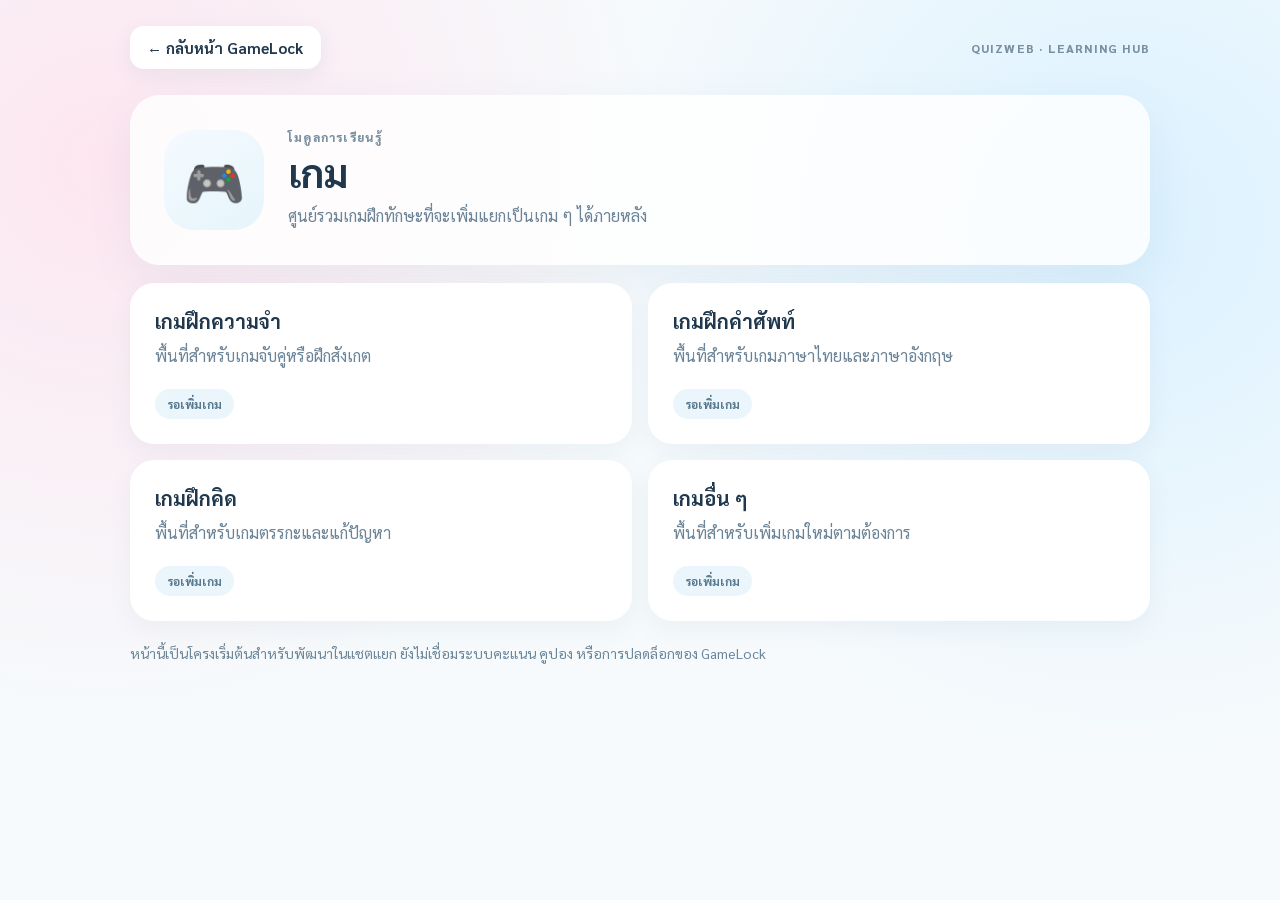
==== docs/games/index.html @ 8f32eebb "Scaffold isolated docs/games/index.html module" ====
<!doctype html>
<html lang="th">
<head>
<meta charset="utf-8">
<meta name="viewport" content="width=device-width,initial-scale=1,viewport-fit=cover">
<meta name="quizweb-module" content="เกม">
<title>เกม · QuizWeb</title>
<style>@import url('https://fonts.googleapis.com/css2?family=Sarabun:wght@400;500;600;700;800&display=swap');
:root{color-scheme:light;--ink:#20384d;--muted:#6a8397;--line:#dfeaf2;--sky:#eaf6fc}
*{box-sizing:border-box}html,body{margin:0;min-height:100%;font-family:Sarabun,"Segoe UI",sans-serif;color:var(--ink)}
body{background:radial-gradient(circle at 8% 18%,#fde6f0,transparent 40%),radial-gradient(circle at 88% 25%,#dbf1ff,transparent 40%),#f6fafc}
.wrap{max-width:1060px;margin:auto;padding:26px 20px 68px}
.top{display:flex;align-items:center;justify-content:space-between;gap:14px}
.back{border:0;background:white;box-shadow:0 6px 20px #6387a01c;border-radius:14px;padding:12px 18px;color:var(--ink);font:700 15px Sarabun;cursor:pointer;text-decoration:none}
.eyebrow{font-size:12px;letter-spacing:.10em;color:#7990a1;font-weight:800;text-transform:uppercase}
.hero{margin-top:26px;background:rgba(255,255,255,.84);padding:34px;border-radius:30px;box-shadow:0 14px 44px #5d829a17;display:flex;gap:24px;align-items:center}
.heroIcon{flex-shrink:0;width:100px;height:100px;display:grid;place-items:center;border-radius:30px;font-size:50px;background:linear-gradient(145deg,#f5faff,#e5f5fb)}
h1{margin:4px 0 8px;font-size:clamp(26px,4vw,39px);line-height:1.16}
p{margin:0;color:var(--muted);line-height:1.8}.grid{display:grid;grid-template-columns:repeat(2,minmax(0,1fr));gap:16px;margin-top:18px}
.panel{padding:24px;border-radius:24px;background:#fff;box-shadow:0 8px 25px #54758a12;border:1px solid #fff}
.panel h2{font-size:20px;margin:0 0 8px}.tag{display:inline-block;margin-top:18px;border-radius:999px;background:var(--sky);padding:7px 12px;font-size:12px;font-weight:700;color:#58788d}
.tabs{display:flex;gap:10px;margin-top:20px}.tabs button{border:0;border-radius:14px;padding:12px 19px;background:white;color:#51768b;font:700 15px Sarabun;cursor:pointer}
.tabs button.active{background:#d7effb;color:#174967}.hidden{display:none!important}.notice{margin-top:20px;color:#6b8698;font-size:14px}
@media(max-width:620px){.wrap{padding:14px 13px 40px}.hero{padding:20px;gap:12px}.heroIcon{width:70px;height:70px;border-radius:20px;font-size:35px}.grid{grid-template-columns:1fr}.panel{padding:20px}}
</style>
</head>
<body>
<main class="wrap">
<header class="top"><a class="back" href="../gamelock-client.html">← กลับหน้า GameLock</a><span class="eyebrow">QuizWeb · Learning Hub</span></header>
<section class="hero"><div class="heroIcon">🎮</div><div><div class="eyebrow">โมดูลการเรียนรู้</div><h1>เกม</h1><p>ศูนย์รวมเกมฝึกทักษะที่จะเพิ่มแยกเป็นเกม ๆ ได้ภายหลัง</p></div></section>
<section class="grid"><article class="panel"><h2>เกมฝึกความจำ</h2><p>พื้นที่สำหรับเกมจับคู่หรือฝึกสังเกต</p><span class="tag">รอเพิ่มเกม</span></article><article class="panel"><h2>เกมฝึกคำศัพท์</h2><p>พื้นที่สำหรับเกมภาษาไทยและภาษาอังกฤษ</p><span class="tag">รอเพิ่มเกม</span></article><article class="panel"><h2>เกมฝึกคิด</h2><p>พื้นที่สำหรับเกมตรรกะและแก้ปัญหา</p><span class="tag">รอเพิ่มเกม</span></article><article class="panel"><h2>เกมอื่น ๆ</h2><p>พื้นที่สำหรับเพิ่มเกมใหม่ตามต้องการ</p><span class="tag">รอเพิ่มเกม</span></article></section>
<p class="notice">หน้านี้เป็นโครงเริ่มต้นสำหรับพัฒนาในแชตแยก ยังไม่เชื่อมระบบคะแนน คูปอง หรือการปลดล็อกของ GameLock</p>
</main>
</body>
</html>
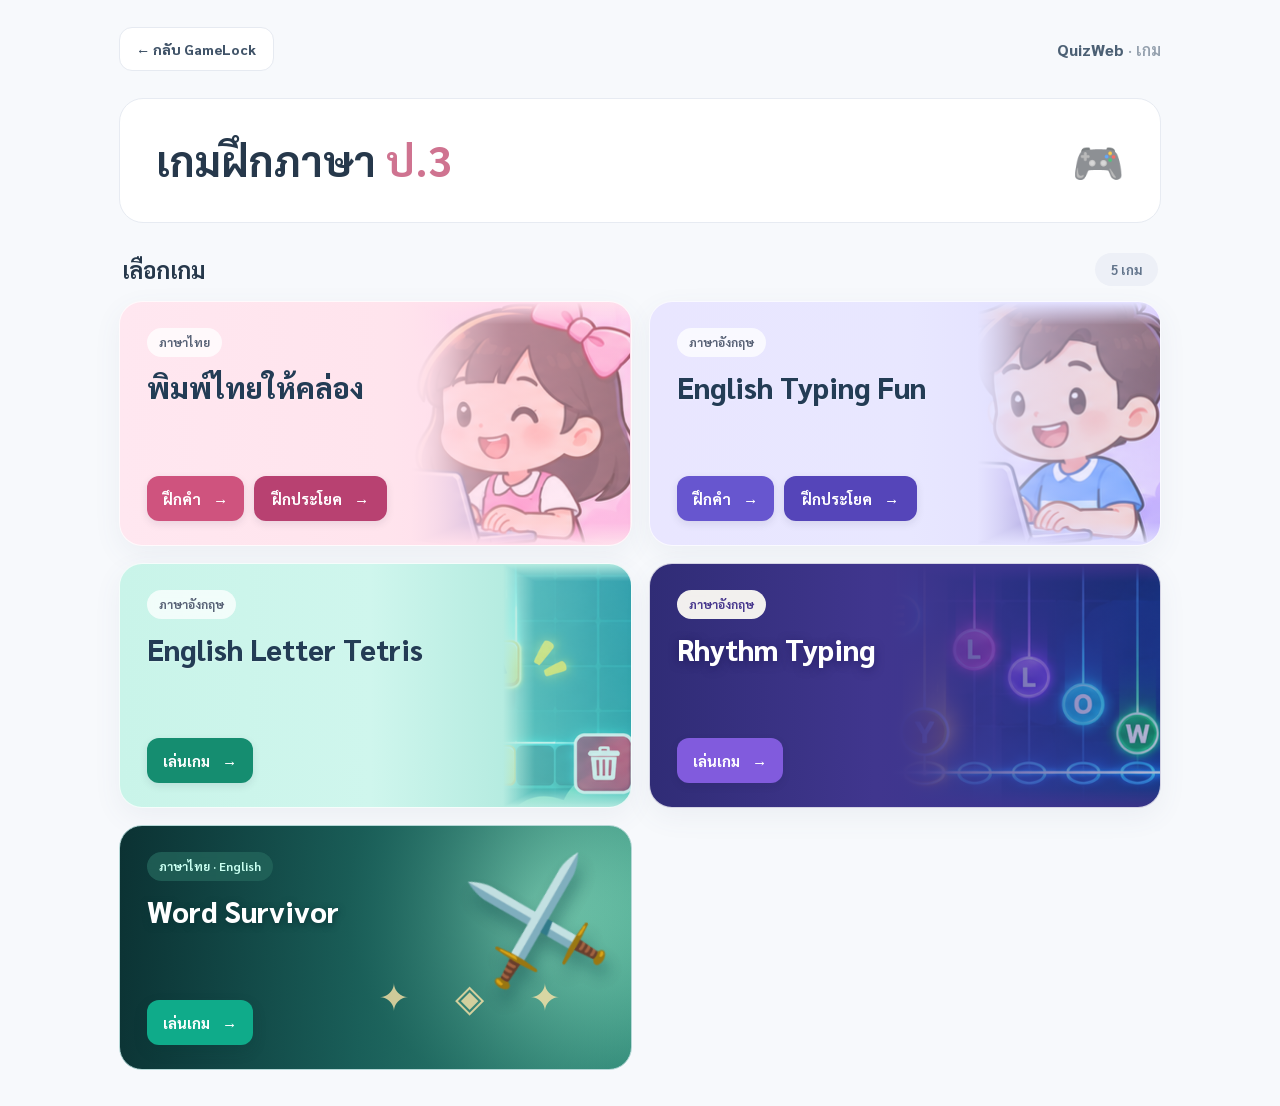
==== commit 2c3a3d7a: "QuizWeb: publish playable games to GitHub Pages" ====
--- a/docs/games/index.html
+++ b/docs/games/index.html
@@ -1,35 +1,58 @@
 <!doctype html>
 <html lang="th">
 <head>
-<meta charset="utf-8">
-<meta name="viewport" content="width=device-width,initial-scale=1,viewport-fit=cover">
-<meta name="quizweb-module" content="เกม">
-<title>เกม · QuizWeb</title>
-<style>@import url('https://fonts.googleapis.com/css2?family=Sarabun:wght@400;500;600;700;800&display=swap');
-:root{color-scheme:light;--ink:#20384d;--muted:#6a8397;--line:#dfeaf2;--sky:#eaf6fc}
-*{box-sizing:border-box}html,body{margin:0;min-height:100%;font-family:Sarabun,"Segoe UI",sans-serif;color:var(--ink)}
-body{background:radial-gradient(circle at 8% 18%,#fde6f0,transparent 40%),radial-gradient(circle at 88% 25%,#dbf1ff,transparent 40%),#f6fafc}
-.wrap{max-width:1060px;margin:auto;padding:26px 20px 68px}
-.top{display:flex;align-items:center;justify-content:space-between;gap:14px}
-.back{border:0;background:white;box-shadow:0 6px 20px #6387a01c;border-radius:14px;padding:12px 18px;color:var(--ink);font:700 15px Sarabun;cursor:pointer;text-decoration:none}
-.eyebrow{font-size:12px;letter-spacing:.10em;color:#7990a1;font-weight:800;text-transform:uppercase}
-.hero{margin-top:26px;background:rgba(255,255,255,.84);padding:34px;border-radius:30px;box-shadow:0 14px 44px #5d829a17;display:flex;gap:24px;align-items:center}
-.heroIcon{flex-shrink:0;width:100px;height:100px;display:grid;place-items:center;border-radius:30px;font-size:50px;background:linear-gradient(145deg,#f5faff,#e5f5fb)}
-h1{margin:4px 0 8px;font-size:clamp(26px,4vw,39px);line-height:1.16}
-p{margin:0;color:var(--muted);line-height:1.8}.grid{display:grid;grid-template-columns:repeat(2,minmax(0,1fr));gap:16px;margin-top:18px}
-.panel{padding:24px;border-radius:24px;background:#fff;box-shadow:0 8px 25px #54758a12;border:1px solid #fff}
-.panel h2{font-size:20px;margin:0 0 8px}.tag{display:inline-block;margin-top:18px;border-radius:999px;background:var(--sky);padding:7px 12px;font-size:12px;font-weight:700;color:#58788d}
-.tabs{display:flex;gap:10px;margin-top:20px}.tabs button{border:0;border-radius:14px;padding:12px 19px;background:white;color:#51768b;font:700 15px Sarabun;cursor:pointer}
-.tabs button.active{background:#d7effb;color:#174967}.hidden{display:none!important}.notice{margin-top:20px;color:#6b8698;font-size:14px}
-@media(max-width:620px){.wrap{padding:14px 13px 40px}.hero{padding:20px;gap:12px}.heroIcon{width:70px;height:70px;border-radius:20px;font-size:35px}.grid{grid-template-columns:1fr}.panel{padding:20px}}
-</style>
+  <meta charset="utf-8">
+  <meta name="viewport" content="width=device-width,initial-scale=1,viewport-fit=cover">
+  <meta name="quizweb-module" content="เกม">
+  <meta name="theme-color" content="#f8fafc">
+  <title>เกมฝึกภาษา ป.3 · QuizWeb</title>
+  <link rel="preconnect" href="https://fonts.googleapis.com">
+  <link rel="preconnect" href="https://fonts.gstatic.com" crossorigin>
+  <link href="https://fonts.googleapis.com/css2?family=Sarabun:wght@400;500;600;700;800&display=swap" rel="stylesheet">
+  <link rel="stylesheet" href="assets/typing.css?v=gh-r18">
+  <script src="assets/home.js?v=gh-r18" defer></script>
 </head>
-<body>
-<main class="wrap">
-<header class="top"><a class="back" href="../gamelock-client.html">← กลับหน้า GameLock</a><span class="eyebrow">QuizWeb · Learning Hub</span></header>
-<section class="hero"><div class="heroIcon">🎮</div><div><div class="eyebrow">โมดูลการเรียนรู้</div><h1>เกม</h1><p>ศูนย์รวมเกมฝึกทักษะที่จะเพิ่มแยกเป็นเกม ๆ ได้ภายหลัง</p></div></section>
-<section class="grid"><article class="panel"><h2>เกมฝึกความจำ</h2><p>พื้นที่สำหรับเกมจับคู่หรือฝึกสังเกต</p><span class="tag">รอเพิ่มเกม</span></article><article class="panel"><h2>เกมฝึกคำศัพท์</h2><p>พื้นที่สำหรับเกมภาษาไทยและภาษาอังกฤษ</p><span class="tag">รอเพิ่มเกม</span></article><article class="panel"><h2>เกมฝึกคิด</h2><p>พื้นที่สำหรับเกมตรรกะและแก้ปัญหา</p><span class="tag">รอเพิ่มเกม</span></article><article class="panel"><h2>เกมอื่น ๆ</h2><p>พื้นที่สำหรับเพิ่มเกมใหม่ตามต้องการ</p><span class="tag">รอเพิ่มเกม</span></article></section>
-<p class="notice">หน้านี้เป็นโครงเริ่มต้นสำหรับพัฒนาในแชตแยก ยังไม่เชื่อมระบบคะแนน คูปอง หรือการปลดล็อกของ GameLock</p>
-</main>
+<body class="home-page">
+  <main class="site-shell">
+    <header class="topbar">
+      <a class="back-link" href="../gamelock-client.html">← กลับ GameLock</a>
+      <span class="brand">QuizWeb <span class="brand-muted">· เกม</span></span>
+    </header>
+    <section class="home-hero" aria-labelledby="page-title">
+      <div class="hero-copy">
+        <h1 id="page-title">เกมฝึกภาษา <span class="highlight-pink">ป.3</span></h1>
+      </div>
+      <div class="simple-hero-icon" aria-hidden="true">🎮</div>
+    </section>
+    <div class="section-heading"><h2>เลือกเกม</h2><span class="count-badge">5 เกม</span></div>
+    <section class="game-grid" id="gameGrid" aria-label="เกมฝึกภาษา">
+      <article class="game-card thai-card" data-game-id="typing-th" data-order="1">
+        <span class="game-label">ภาษาไทย</span>
+        <h3 class="game-title">พิมพ์ไทยให้คล่อง</h3>
+        <div class="card-footer"><a class="play-link" href="thai/index.html?mode=words">ฝึกคำ <span aria-hidden="true">→</span></a><a class="play-link sentence-button" href="thai/index.html?mode=sentences">ฝึกประโยค <span aria-hidden="true">→</span></a></div>
+      </article>
+      <article class="game-card english-card" data-game-id="typing-en" data-order="2">
+        <span class="game-label">ภาษาอังกฤษ</span>
+        <h3 class="game-title">English Typing</h3>
+        <div class="card-footer"><a class="play-link" href="english/index.html?mode=words">ฝึกคำ <span aria-hidden="true">→</span></a><a class="play-link sentence-button" href="english/index.html?mode=sentences">ฝึกประโยค <span aria-hidden="true">→</span></a></div>
+      </article>
+      <article class="game-card tetris-card" data-game-id="letter-tetris-en" data-order="3">
+        <span class="game-label">ภาษาอังกฤษ</span>
+        <h3 class="game-title">Letter Tetris</h3>
+        <div class="card-footer"><a class="play-link" href="tetris/index.html">เล่นเกม <span aria-hidden="true">→</span></a></div>
+      </article>
+      <article class="game-card rhythm-card" data-game-id="typing-rhythm-en" data-order="4">
+        <span class="game-label">ภาษาอังกฤษ</span>
+        <h3 class="game-title">Rhythm Typing</h3>
+        <div class="card-footer"><a class="play-link" href="rhythm/index.html">เล่นเกม <span aria-hidden="true">→</span></a></div>
+      </article>
+      <article class="game-card survivor-card" data-game-id="word-survivor" data-order="5">
+        <span class="game-label">ภาษาไทย · English</span>
+        <h3 class="game-title">Word Survivor</h3>
+        <div class="card-footer"><a class="play-link" href="survivor/index.html">เล่นเกม <span aria-hidden="true">→</span></a></div>
+      </article>
+    </section>
+    <p id="emptyGames" class="empty-games" hidden>ยังไม่มีเกมที่เปิดให้เล่น</p>
+  </main>
 </body>
-</html>+</html>
--- a/docs/games/assets/typing.css
+++ b/docs/games/assets/typing.css
@@ -0,0 +1,104 @@
+:root{color-scheme:light;--ink:#25344c;--muted:#708097;--purple:#6d5ce7;--pink:#ec72a0;--white:#fff;--stroke:#e9e7f1;--shadow:0 18px 56px rgba(73,66,126,.08);font-family:"Sarabun","Noto Sans Thai",Tahoma,"Segoe UI",sans-serif;font-synthesis:none}
+*{box-sizing:border-box}html{scroll-behavior:smooth}body{margin:0;min-width:320px;min-height:100vh;color:var(--ink);background:#f7f8ff;font-family:inherit;font-size:16px}button,textarea{font-family:inherit}button,a{-webkit-tap-highlight-color:transparent}a{color:inherit;text-decoration:none}button{cursor:pointer}button:disabled{cursor:default;opacity:.65}[hidden]{display:none!important}:focus-visible{outline:3px solid #558cfd;outline-offset:4px}
+.site-shell{max-width:1120px;margin:auto;padding:28px 24px 36px}.topbar{display:flex;justify-content:space-between;align-items:center;gap:16px;min-height:44px}.back-link{display:inline-flex;align-items:center;justify-content:center;padding:11px 17px;min-height:44px;border-radius:15px;background:#fff;border:1px solid #ecebf4;box-shadow:0 4px 15px #33305c0b;font-weight:800;font-size:14px}.back-link:hover{border-color:#c8bdfb}.brand{font-weight:800;color:#5c4cac;white-space:nowrap}.brand-muted{font-weight:600;color:var(--muted)}.brand-link:hover{text-decoration:underline}.eyebrow{margin:0;color:#8f7cbe;letter-spacing:.13em;font-size:12px;font-weight:850}
+.home-page{background:radial-gradient(circle at 3% 13%,#fff0e8 0,transparent 39%),radial-gradient(circle at 97% 18%,#e8efff 0,transparent 40%),#f7f8ff}.home-hero{margin-top:29px;min-height:294px;display:flex;align-items:center;justify-content:space-between;gap:22px;padding:35px 44px;background:linear-gradient(114deg,#fff,#fff6f9 68%,#f1f0ff);border:1px solid #fff;border-radius:32px;box-shadow:var(--shadow);overflow:hidden}.hero-copy{max-width:690px;z-index:1}.home-hero h1{font-size:clamp(30px,4.6vw,50px);letter-spacing:-.035em;line-height:1.35;margin:10px 0 10px}.highlight-pink{color:#e8679b}.home-hero p{max-width:620px;font-size:17px;line-height:1.9;color:#687a90;margin:0}.hero-chips{display:flex;flex-wrap:wrap;gap:9px;margin-top:21px}.hero-chips span{border-radius:999px;padding:8px 13px;background:#fff;color:#69638f;font-size:13px;font-weight:800;border:1px solid #f1e9fa}.hero-art{position:relative;flex:0 0 252px;height:226px;display:grid;place-items:center}.keyboard{font-size:105px;filter:drop-shadow(0 19px 13px #9f7aa22a);transform:rotate(-9deg)}.spark{position:absolute;display:grid;place-items:center;width:58px;height:58px;border-radius:19px;box-shadow:0 7px 17px #4a367b18;font-size:30px;font-weight:900}.spark-one{background:#ffd8e4;color:#cc5987;left:2px;top:5px;transform:rotate(-12deg)}.spark-two{background:#e9ddff;color:#7158d8;right:20px;top:6px;transform:rotate(14deg)}.spark-three{background:#fff0c9;color:#cc9342;left:10px;bottom:10px;transform:rotate(12deg)}.spark-four{background:#d5f7ed;color:#3ba88d;right:0;bottom:3px;transform:rotate(-10deg)}
+.section-heading{display:flex;justify-content:space-between;align-items:flex-end;gap:10px;margin:36px 6px 18px}.section-heading h2{font-size:25px;margin:5px 0 0}.count-badge{background:#eeeaff;color:#6d5ad1;padding:8px 16px;border-radius:999px;font-size:13px;font-weight:800}.game-grid{display:grid;grid-template-columns:repeat(2,minmax(0,1fr));gap:21px}.game-card{position:relative;min-width:0;border-radius:28px;padding:27px 29px 24px;box-shadow:var(--shadow);border:1px solid #fff;background:#fff;transition:transform .15s ease,box-shadow .15s ease}.game-card:hover{transform:translateY(-3px);box-shadow:0 24px 60px #5147821a}.thai-card{background:linear-gradient(145deg,#fff,#fff7f5)}.english-card{background:linear-gradient(145deg,#fff,#f7f6ff)}.card-icon{width:99px;height:79px;border-radius:24px;display:grid;place-items:center;font-weight:900;font-size:25px;letter-spacing:.1em;margin-bottom:18px}.thai-card .card-icon{background:#ffdfd0;color:#d87d5e}.english-card .card-icon{background:#e6e2ff;color:#7765c8}.game-label{display:inline-block;color:#93839d;font-size:13px;font-weight:800}.game-card h3{font-size:clamp(23px,2.5vw,29px);letter-spacing:-.025em;margin:5px 0}.game-card p{font-size:15px;color:#7b8095;line-height:1.85;min-height:55px;margin:0}.lesson-tags{display:flex;flex-wrap:wrap;gap:7px;margin:18px 0 24px}.lesson-tags span{padding:7px 11px;background:#fff;border:1px solid #ebe7f2;border-radius:9px;font-weight:750;color:#827796;font-size:12px}.card-footer{display:flex;align-items:center;gap:17px;flex-wrap:wrap}.play-link{display:inline-flex;align-items:center;justify-content:center;gap:24px;background:#e8759d;border-radius:15px;color:white;padding:12px 20px;font-weight:850;min-height:46px}.english-card .play-link{background:#7867db}.play-link:hover{filter:brightness(.95)}.secondary-link{text-decoration:underline;text-underline-offset:4px;color:#70648b;font-weight:800;font-size:14px}.site-footer{text-align:center;color:#8993a4;font-size:13px;line-height:1.8;margin:33px auto 0}.empty-games{text-align:center;padding:35px;border:1px dashed #ddd5ef;border-radius:16px;color:#77678d}
+.play-page{--action:#e7779e;--action-dark:#b65c7d;background:radial-gradient(circle at 4% 4%,#fff0e7,transparent 38%),radial-gradient(circle at 95% 8%,#fff0f5,transparent 40%),#fff9f7}.english-theme{--action:#7767df;--action-dark:#5848bd;background:radial-gradient(circle at 3% 8%,#e8edff,transparent 39%),radial-gradient(circle at 95% 8%,#f1e8ff,transparent 42%),#f8f9ff}.play-shell{max-width:910px}.play-heading{display:flex;align-items:center;gap:22px;margin:36px 0 20px}.lesson-illustration{flex:0 0 105px;width:105px;height:105px;display:grid;place-items:center;border-radius:30px;color:#cb6b91;background:#ffe0e7;box-shadow:0 12px 32px #eac0c13a;font-size:24px;font-weight:900;letter-spacing:.04em;transform:rotate(-4deg)}.english-theme .lesson-illustration{background:#e7e2ff;color:#7965cf}.play-heading h1{font-size:clamp(27px,4.5vw,36px);margin:6px 0}.play-heading p{margin:0;color:#718198;line-height:1.8}.play-controls{display:flex;align-items:center;gap:12px;flex-wrap:wrap;margin-bottom:21px;padding:17px 19px;border-radius:20px;background:#ffffffd9;border:1px solid #fff;box-shadow:0 10px 30px #6d658211}.control-label{font-size:14px;font-weight:850}.mode-buttons{display:flex;align-items:center;gap:7px;flex-wrap:wrap}.mode-button{border:1px solid #e4e3ef;background:#fff;color:#6b6987;border-radius:12px;padding:10px 15px;min-height:43px;font-weight:850;font-size:14px}.mode-button[aria-pressed="true"]{background:var(--action);border-color:var(--action);color:#fff}.restart-button{margin-left:auto;background:transparent;color:var(--action-dark);border:0;padding:10px 5px;font-weight:800;min-height:43px}
+.practice-card,.result-card{border-radius:29px;background:#fff;border:1px solid #fff;box-shadow:0 17px 50px #6a5b7213;padding:30px 37px 33px}.practice-header{display:flex;justify-content:space-between;align-items:center;gap:10px}.question-count{display:block;font-size:21px;margin-top:5px}.score-pill{white-space:nowrap;background:#fff7dd;color:#956d2a;border-radius:999px;padding:9px 16px;font-weight:850;font-size:14px}.progress-track{height:10px;margin:22px 0 28px;background:#f0eefa;border-radius:99px;overflow:hidden}.progress-fill{height:100%;width:0;background:linear-gradient(90deg,#f4a4bf,var(--action));border-radius:99px;transition:width .3s}.prompt-label{text-align:center;color:#7e879a;font-size:14px;font-weight:750;margin:0 0 13px}.target-text{min-height:142px;display:flex;align-items:center;justify-content:center;flex-wrap:wrap;align-content:center;text-align:center;padding:26px 16px;margin-bottom:27px;border-radius:24px;background:linear-gradient(115deg,#fff5ed,#fff4f9);border:2px dashed #f5d5dc;white-space:pre-wrap;overflow-wrap:anywhere;font-size:clamp(26px,4.2vw,40px);font-weight:900;line-height:1.75;letter-spacing:.005em}.english-theme .target-text{background:linear-gradient(115deg,#f4f7ff,#f8f4ff);border-color:#ded7f6}.target-line{display:inline-block;max-width:100%;white-space:pre-wrap;overflow-wrap:anywhere}.matched-character{color:#38a68c;background:#e5f8ef;border-radius:3px}.input-label{display:block;font-size:15px;font-weight:850;margin-bottom:10px}.typing-input{display:block;width:100%;min-height:104px;resize:vertical;padding:17px 19px;border-radius:16px;border:2px solid #e1e2ec;outline:none;background:#fefefe;color:#333d50;font-size:clamp(19px,3vw,24px);font-weight:650;line-height:1.6;transition:border-color .15s,box-shadow .15s}.typing-input:focus{border-color:var(--action);box-shadow:0 0 0 4px #e2b3f13d}.typing-input.answer-error{border-color:#e59b89}.typing-input::placeholder{color:#a4adbd;font-weight:400}.input-help{font-size:13px;color:#8d95a5;margin:10px 0}.feedback{min-height:29px;font-weight:800;font-size:15px;margin:9px 0 8px}.feedback-success{color:#17836b}.feedback-error{color:#c15f5a}.feedback-hint{color:#a26e37}.practice-actions,.result-actions{display:flex;gap:12px;align-items:center;flex-wrap:wrap}.primary-button{border:0;border-radius:15px;background:var(--action);color:#fff;padding:13px 24px;font-size:16px;font-weight:900;min-height:49px;box-shadow:0 9px 18px #da84b227}.primary-button:hover:not(:disabled){filter:brightness(.95)}.quiet-button{border:1px solid #e6e3ed;background:white;color:#827c93;border-radius:15px;padding:12px 20px;font-size:15px;font-weight:800;min-height:49px}.quiet-button:hover{background:#f8f6fb}.result-card{text-align:center;padding:48px 30px}.result-medal{font-size:70px}.result-card h2{font-size:clamp(25px,4vw,35px);margin:8px 0}.result-card>p:not(.eyebrow){line-height:1.8;color:#79869a}.results{display:grid;grid-template-columns:repeat(3,1fr);gap:13px;margin:29px auto;max-width:570px}.results>div{display:flex;flex-direction:column;align-items:center;gap:5px;padding:21px 10px;border-radius:19px;background:#f7f6fe}.results strong{font-size:28px;color:var(--action-dark)}.results span{font-size:13px;color:#788399}.result-actions{justify-content:center}.result-link{display:inline-flex;align-items:center;justify-content:center}
+@media(max-width:720px){.site-shell{padding:18px 15px 28px}.home-hero{padding:27px 26px}.hero-art{flex-basis:140px;height:180px}.keyboard{font-size:68px}.spark{width:41px;height:41px;font-size:23px;border-radius:13px}.game-grid{grid-template-columns:1fr}.game-card{padding:24px}.play-heading{gap:15px}.lesson-illustration{flex-basis:74px;width:74px;height:74px;border-radius:22px;font-size:17px}.play-controls{padding:15px}.practice-card{padding:22px}.target-text{min-height:140px}}
+@media(max-width:500px){.brand{font-size:13px}.brand-muted{display:none}.back-link{font-size:13px;padding:9px 12px}.home-hero{margin-top:20px;display:block;padding:25px 21px}.home-hero h1{font-size:33px}.home-hero p{font-size:15px}.hero-art{display:none}.hero-chips span{font-size:12px}.section-heading{margin:27px 3px 14px}.section-heading h2{font-size:21px}.card-icon{width:80px;height:64px;font-size:21px}.play-heading{align-items:flex-start;margin:26px 0 18px}.play-heading h1{font-size:27px}.play-heading p{font-size:14px}.mode-buttons{width:100%}.mode-button{flex:1}.restart-button{margin-left:0}.practice-card{padding:19px 16px 24px;border-radius:23px}.target-text{font-size:27px;padding:23px 11px;min-height:130px}.practice-actions>*{flex:1}.results{gap:5px}.results>div{padding:15px 6px}.results strong{font-size:23px}.results span{font-size:11px}.result-card{padding:35px 16px}}
+@media(prefers-reduced-motion:reduce){*,*:before,*:after{animation:none!important;transition:none!important;scroll-behavior:auto!important}}
+
+/* QuizWeb Games R2: third-game card and equal-size practice buttons. */
+@media(min-width:981px){.game-grid{grid-template-columns:repeat(3,minmax(0,1fr));gap:16px}.game-card{padding:23px 21px 22px}.game-card h3{font-size:24px}}
+@media(min-width:721px) and (max-width:980px){.game-grid{grid-template-columns:repeat(2,minmax(0,1fr))}}
+.card-footer{gap:10px}.card-footer .play-link{gap:12px;padding:11px 14px;min-width:0;font-size:14px}
+.card-footer .sentence-button{background:#c85f8e;border:2px solid transparent;color:#fff}
+.english-card .card-footer .sentence-button{background:#6152bd;border-color:transparent;color:#fff}
+.sentence-button:hover{filter:brightness(.95)}
+.tetris-card{background:linear-gradient(145deg,#fff,#f1fffa)}
+.tetris-card .card-icon{background:#d5f8e9;color:#25856b}
+.tetris-card .play-link{background:#24a184}
+@media(max-width:425px){.card-footer .play-link{flex:1;gap:6px;font-size:13px;white-space:nowrap;padding:11px 10px}}
+
+/* QuizWeb Games R4: quiet, compact layout and consistent Sarabun typography. */
+:root{font-family:"Sarabun",Tahoma,sans-serif;--ink:#26384b;--muted:#778799;--stroke:#e7ebf2;--shadow:none}
+html,body,button,input,select,option,textarea,kbd,a{font-family:"Sarabun",Tahoma,sans-serif!important}
+body.home-page,body.play-page,body.english-theme{background:#f7f9fc}
+.site-shell{max-width:1090px;padding-top:27px}
+.back-link{border:1px solid #e6eaf1;border-radius:13px;box-shadow:none;color:#405368}
+.brand{color:#4c6074}.brand-muted{color:#95a1ae}
+.home-hero{min-height:0;margin-top:27px;padding:31px 36px;border:1px solid #e7ebf2;border-radius:24px;background:#fff;box-shadow:none}
+.home-hero h1{font-size:clamp(29px,3.9vw,42px);margin:0;line-height:1.45;letter-spacing:0}
+.highlight-pink{color:#cf7390}.simple-hero-icon{font-size:42px;opacity:.7}
+.section-heading{margin:30px 3px 15px;align-items:center}.section-heading h2{font-size:23px;margin:0}
+.count-badge{background:#edf0f7;color:#63758c;font-weight:700}
+.game-grid{gap:16px}.game-card{border:1px solid #e6ebf2;border-radius:23px;background:#fff!important;box-shadow:none!important;padding:27px 25px 25px;min-height:256px;display:flex;flex-direction:column;align-items:flex-start}
+.game-card:hover{transform:translateY(-2px);border-color:#d2dae5}
+.card-icon{margin-bottom:17px;width:76px;height:64px;border-radius:17px;font-size:20px;letter-spacing:.03em}
+.thai-card .card-icon{background:#fbe8ec;color:#bd6888}.english-card .card-icon{background:#eceafb;color:#7163ba}.tetris-card .card-icon{background:#e3f4ef;color:#3a947e}
+.game-label{font-size:13px;font-weight:700;color:#8494a7}
+.game-card h3{font-size:clamp(21px,2.3vw,25px);margin:5px 0 0;font-weight:800;letter-spacing:0}
+.card-footer{margin-top:auto;padding-top:26px;width:100%;gap:9px}
+.card-footer .play-link{gap:13px;min-height:44px;font-size:15px;font-weight:700;border-radius:12px;padding:10px 14px;box-shadow:none}
+.thai-card .play-link{background:#d97596}.thai-card .sentence-button{background:#ba6489}
+.english-card .play-link{background:#7768cb}.english-card .sentence-button{background:#6053b1}
+.tetris-card .play-link{background:#329d82}
+.play-heading{margin:30px 0 20px;gap:0}.play-heading h1{font-size:clamp(26px,4vw,33px);font-weight:800;margin:0;letter-spacing:0}
+.play-controls,.practice-card,.result-card{border:1px solid #e6ebf2;background:#fff;box-shadow:none}
+.play-controls{padding:12px 16px;border-radius:17px;margin-bottom:16px}
+.mode-button{border-radius:11px;font-size:14px;font-weight:700}
+.practice-card{border-radius:23px;padding:27px 31px}.result-card{border-radius:23px}
+.practice-header .eyebrow{font-size:13px;letter-spacing:0;color:#8c99a9;font-weight:700}
+.progress-track{margin:17px 0 23px;height:7px}
+.prompt-label{text-align:left;font-size:13px;margin:0 0 8px;letter-spacing:0}
+.target-text{min-height:118px;padding:21px 14px;margin-bottom:21px;border:1px solid #f1dce4;border-radius:17px;background:#fdf7f9;font-weight:800}
+.english-theme .target-text{background:#f8f7fe;border-color:#e8e4f6}
+.input-label{font-size:14px;margin-bottom:8px}
+.typing-input{border-radius:13px;min-height:94px;padding:15px 17px;background:#fff;font-weight:600}
+.input-help{margin:8px 0;font-size:12px;color:#8d98a8}
+.primary-button,.quiet-button{border-radius:12px;font-weight:700;box-shadow:none}
+.result-card h2{letter-spacing:0}
+@media(min-width:981px){.game-grid{grid-template-columns:repeat(3,minmax(0,1fr))}.game-card{padding:27px 23px}}
+@media(max-width:720px){.site-shell{padding:18px 15px 30px}.home-hero{padding:24px;border-radius:19px}.game-grid{gap:12px}.game-card{min-height:215px;padding:22px}.practice-card{padding:20px}.section-heading{margin-top:25px}}
+@media(max-width:500px){.home-hero h1{font-size:30px}.simple-hero-icon{display:none}.game-card{min-height:205px}.card-icon{width:66px;height:56px;font-size:19px;margin-bottom:14px}.card-footer .play-link{flex:1;font-size:14px;white-space:nowrap;gap:6px;padding:10px}.play-heading{margin:24px 0 14px}.play-controls{padding:12px}.practice-card{padding:19px 16px}.target-text{min-height:105px}.back-link{padding:9px 12px}}
+
+/* QuizWeb Games R5: fourth card uses the established Sarabun clean style. */
+.rhythm-card .card-icon{background:#f0e9fb;color:#9670ca}
+.rhythm-card .play-link{background:#8b6ad1}
+@media(min-width:981px){.game-grid{grid-template-columns:repeat(2,minmax(0,1fr))}}
+
+
+/* Games R6 — image-backed cards. Artwork is a background, not a separate icon. */
+.home-page .game-grid {grid-template-columns:repeat(2,minmax(0,1fr));gap:17px}
+.home-page .game-card {min-height:245px;padding:26px 27px 24px;overflow:hidden;isolation:isolate;display:flex;align-items:flex-start;flex-direction:column;box-shadow:0 9px 28px #53647b12!important;border:1px solid #ffffffc8;position:relative;background-repeat:no-repeat!important;background-size:cover,auto 100%!important;background-position:center,right center!important}
+.home-page .thai-card{background-image:linear-gradient(90deg,#ffe7f0 0%,#ffe4ed 52%,#ffcee685 76%,#fdd1e75c 100%),url('bg/thai.png')!important;background-color:#ffe9f0!important}
+.home-page .english-card{background-image:linear-gradient(90deg,#e9e6ff 0%,#e8e7ff 51%,#dbd8ff88 80%,#d9d7ff55 100%),url('bg/english.png')!important;background-color:#eae8ff!important}
+.home-page .tetris-card{background-image:linear-gradient(90deg,#c9f4e9 0%,#cff6ed 49%,#93dfd280 78%,#64c7c455 100%),url('bg/tetris.png')!important;background-color:#d2f6ec!important}
+.home-page .rhythm-card{background-image:linear-gradient(90deg,#302c76 0%,#40368e 44%,#3c3695a8 73%,#34338a58 100%),url('bg/rhythm.png')!important;background-color:#3a3283!important;color:#fff}
+.home-page .card-icon{display:none!important}
+.home-page .game-label,.home-page .game-title,.home-page .card-footer{position:relative;z-index:1}
+.home-page .game-label{color:#596377;background:#ffffffbc;backdrop-filter:blur(6px);border-radius:99px;padding:6px 12px;font-size:12px;line-height:1.45}
+.home-page .game-card h3{font-size:clamp(24px,2.6vw,29px);line-height:1.4;margin:10px 0 0;max-width:94%;text-wrap:balance;color:#233c55;text-shadow:0 1px 2px #ffffff55}
+.home-page .rhythm-card .game-label{color:#49398e;background:#fffdf6ef}
+.home-page .rhythm-card h3{color:white;text-shadow:0 2px 10px #17104c88}
+.home-page .card-footer{padding-top:21px;width:auto;max-width:100%;gap:10px}
+.home-page .play-link{border-radius:12px;padding:10px 16px;min-height:45px;box-shadow:0 3px 8px #10113318}
+.home-page .thai-card .play-link{background:#cf537e}.home-page .thai-card .sentence-button{background:#b84171}
+.home-page .english-card .play-link{background:#6756cf}.home-page .english-card .sentence-button{background:#5545b9}
+.home-page .tetris-card .play-link{background:#158d70}.home-page .rhythm-card .play-link{background:#815bdd}
+@media(max-width:720px){.home-page .game-grid{grid-template-columns:1fr;gap:13px}.home-page .game-card{min-height:215px;padding:21px 22px}.home-page .game-card h3{font-size:24px}}
+@media(max-width:420px){.home-page .game-card{min-height:218px;padding:19px}.home-page .game-card h3{font-size:22px}.home-page .card-footer{width:100%;gap:8px}.home-page .card-footer .play-link{flex:0 1 auto;font-size:13px;padding:9px 12px;gap:8px}.home-page .game-card h3{max-width:100%}}
+
+/* R7 — Word Survivor illustrated game card */
+.survivor-card{background:linear-gradient(95deg,rgba(16,44,49,.95) 0%,rgba(23,65,61,.88) 46%,rgba(26,82,83,.18) 100%),radial-gradient(circle at 85% 30%,#97efe0 0%,transparent 34%),linear-gradient(135deg,#194c46,#2a7779 65%,#b0e2c5);border-color:#b6d8d7!important;color:#fff;position:relative;overflow:hidden}
+.survivor-card::before{content:'⚔️';position:absolute;right:6%;top:9%;font-size:clamp(76px,8vw,132px);filter:drop-shadow(0 12px 8px #093e4170);transform:rotate(-15deg);pointer-events:none;opacity:.95}
+.survivor-card::after{content:'✦   ◈   ✦';position:absolute;right:10%;bottom:20%;font-size:38px;color:#ffe6a9;opacity:.78;letter-spacing:18px;pointer-events:none}
+.survivor-card .game-label{color:#c8faf0}
+.survivor-card .game-title{color:#fff;text-shadow:0 2px 15px #062a32a8}
+.survivor-card .play-link{background:#1fae8d;color:#fff;box-shadow:0 6px 14px #00332d2b}
+@media (max-width:560px){.survivor-card::before{font-size:88px;right:5%}.survivor-card::after{font-size:20px}}
+.home-page .survivor-card{background:linear-gradient(95deg,rgba(11,48,49,.96) 0%,rgba(20,86,82,.82) 48%,rgba(18,130,116,.14) 100%),radial-gradient(circle at 82% 33%,#a2f7d3 0%,#388c7a 43%,#145b64 100%)!important;box-shadow:none!important}
+.home-page .survivor-card .game-label{color:#c9fff1;background:#24675cbf}
+.home-page .survivor-card h3{color:#fff;text-shadow:0 2px 7px #0a3537}
+.home-page .survivor-card .play-link{background:#0fab8a;color:#fff}
